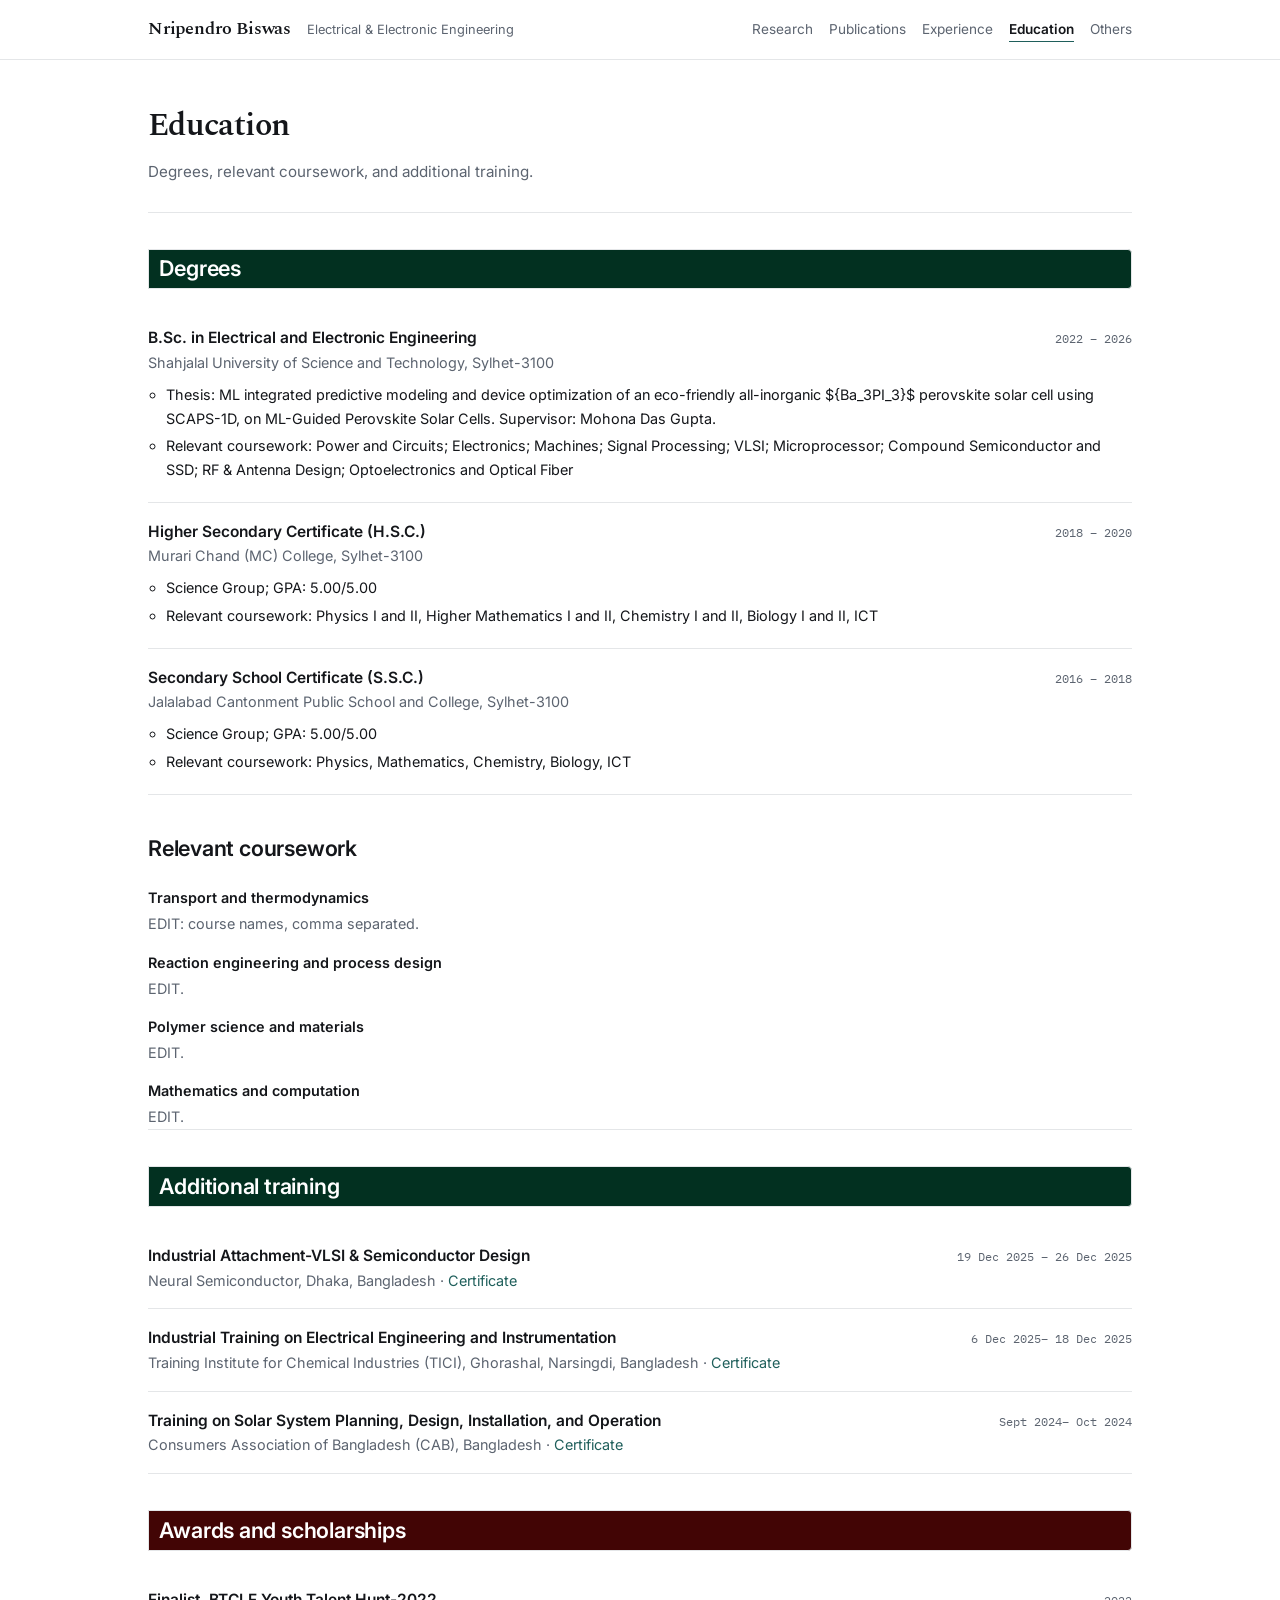
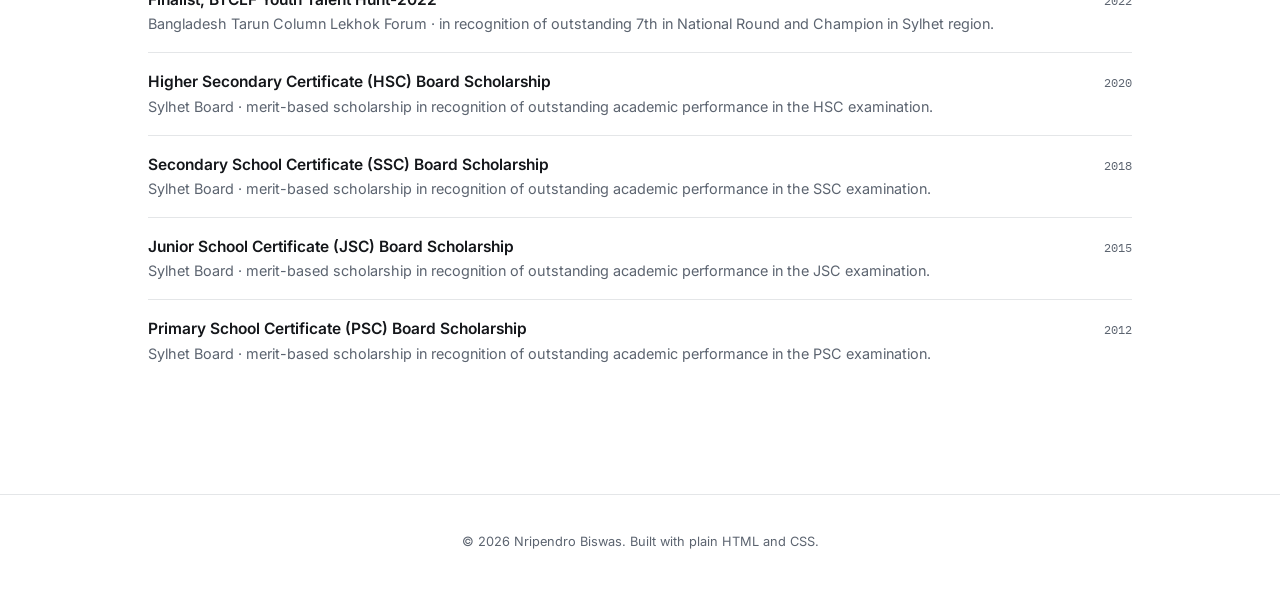
==== education.html @ f251b397 "Update education and awards sections in education.html" ====
<!DOCTYPE html>
<html lang="en">
<head>
<meta charset="utf-8">
<meta name="viewport" content="width=device-width, initial-scale=1">
<title>Education | Nripendro Biswas</title>
<meta name="description" content="Education, coursework, and training of Nripendro Biswas.">
<link rel="icon" href="assets/img/favicon.png">
<link rel="preconnect" href="https://fonts.googleapis.com">
<link rel="preconnect" href="https://fonts.gstatic.com" crossorigin>
<link href="https://fonts.googleapis.com/css2?family=Inter:wght@400;600&family=IBM+Plex+Mono:wght@400;500&family=Spectral:wght@500;600&display=swap" rel="stylesheet">
<link rel="stylesheet" href="assets/css/style.css">
</head>

<body>

<header class="site-header">
  <div class="site-header__inner">
    <a class="site-title" href="index.html">Nripendro Biswas</a>
    <span class="site-tagline">Electrical &amp; Electronic Engineering</span>
    <nav class="site-nav" aria-label="Primary">
      <a href="index.html">Research</a>
      <a href="publications.html">Publications</a>
      <a href="experience.html">Experience</a>
      <a href="education.html" aria-current="page">Education</a>
      <a href="others.html">Others</a>
    </nav>
  </div>
</header>

<main>

  <div class="page-head">
    <h1>Education</h1>
    <p>Degrees, relevant coursework, and additional training.</p>
  </div>

  <!-- ==================================================================
       DEGREES
       ================================================================== -->
  <section class="section" id="degrees">
    <h2 class="section-title header-interest">Degrees</h2>

    <ul class="timeline">
      <li>
        <div class="entry__head">
          <span class="entry__role">B.Sc. in Electrical and Electronic Engineering</span>
          <span class="entry__dates">2022 &ndash; 2026</span>
        </div>
        <div class="entry__place">Shahjalal University of Science and Technology, Sylhet-3100</div>
        <ul class="entry__body">
          <li>Thesis: ML integrated predictive modeling and device optimization of an eco-friendly all-inorganic 
                      ${Ba_3PI_3}$ perovskite solar cell using SCAPS-1D, on ML-Guided Perovskite Solar Cells. 
                      Supervisor: Mohona Das Gupta.</li>
          <!-- <li>Grade: .</li> -->
          <li> Relevant coursework: Power and Circuits; Electronics; Machines; Signal Processing; VLSI; Microprocessor; 
                                    Compound Semiconductor and SSD; RF & Antenna Design; Optoelectronics and Optical Fiber
        </ul>
      </li>

      <li>
        <div class="entry__head">
          <span class="entry__role">Higher Secondary Certificate (H.S.C.)</span>
          <span class="entry__dates">2018 &ndash; 2020</span>
        </div>
        <div class="entry__place">Murari Chand (MC) College, Sylhet-3100</div>
        <ul class="entry__body">
          <li>Science Group; GPA: 5.00/5.00</li>
          <li> Relevant coursework: Physics I and II, Higher Mathematics I and II, Chemistry I and II, Biology I and II, ICT
        </ul>
      </li>

      <li>
        <div class="entry__head">
          <span class="entry__role">Secondary School Certificate (S.S.C.)</span>
          <span class="entry__dates">2016 &ndash; 2018</span>
        </div>
        <div class="entry__place">Jalalabad Cantonment Public School and College, Sylhet-3100</div>
        <ul class="entry__body">
          <li>Science Group; GPA: 5.00/5.00</li>
          <li> Relevant coursework: Physics, Mathematics, Chemistry, Biology, ICT
        </ul>
      </li>
    </ul>
  </section>

  <!-- ==================================================================
       RELEVANT COURSEWORK
       Group by theme rather than listing every course.
       ================================================================== -->
  <section class="section" id="coursework">
    <h2>Relevant coursework</h2>

    <dl class="skills">
      <dt>Transport and thermodynamics</dt>
      <dd>EDIT: course names, comma separated.</dd>

      <dt>Reaction engineering and process design</dt>
      <dd>EDIT.</dd>

      <dt>Polymer science and materials</dt>
      <dd>EDIT.</dd>

      <dt>Mathematics and computation</dt>
      <dd>EDIT.</dd>
    </dl>
  </section>

  <!-- ==================================================================
       ADDITIONAL TRAINING
       Schools, workshops, certifications. Link the certificate where one
       exists; an unlinked certification is worth little to a reader.
       ================================================================== -->
  <section class="section" id="training">
    <h2 class="section-title header-interest">Additional training</h2>

    <ul class="timeline">
      <li>
        <div class="entry__head">
          <span class="entry__role">Industrial Attachment-VLSI & Semiconductor Design</span>
          <span class="entry__dates">19 Dec 2025 – 26 Dec 2025</span>
        </div>
        <div class="entry__place">
          Neural Semiconductor, Dhaka, Bangladesh &middot; <a href="https://nripendrobiswas.github.io/others.html">Certificate</a>
        </div>
      </li>
      <li>
        <div class="entry__head">
          <span class="entry__role">Industrial Training on Electrical Engineering and Instrumentation</span>
          <span class="entry__dates">6 Dec 2025– 18 Dec 2025</span>
        </div>
        <div class="entry__place">
           Training Institute for Chemical Industries (TICI), Ghorashal, Narsingdi, Bangladesh &middot; <a href="https://nripendrobiswas.github.io/others.html">Certificate</a>
        </div>
      </li>

      <li>
        <div class="entry__head">
          <span class="entry__role">Training on Solar System Planning, Design, Installation, and Operation</span>
          <span class="entry__dates">Sept 2024– Oct 2024</span>
        </div>
        <div class="entry__place">
            Consumers Association of Bangladesh (CAB), Bangladesh &middot; <a href="https://nripendrobiswas.github.io/others.html">Certificate</a>
        </div>
      </li>
    </ul>
  </section>

  <!-- ==================================================================
       AWARDS
       ================================================================== -->
  <section class="section" id="awards">
    <h2 class="section-title header-news">Awards and scholarships</h2>

    <ul class="timeline">
      <li>
        <div class="entry__head">
          <span class="entry__role">Finalist, BTCLF Youth Talent Hunt-2022</span>
          <span class="entry__dates">2022</span>
        </div>
        <div class="entry__place"> Bangladesh Tarun Column Lekhok Forum &middot; in recognition of outstanding 7th in National Round and Champion in Sylhet region.</div>
      </li>
      <li>
        <div class="entry__head">
          <span class="entry__role">Higher Secondary Certificate (HSC) Board Scholarship</span>
          <span class="entry__dates">2020</span>
        </div>
        <div class="entry__place"> Sylhet Board &middot; merit-based scholarship in recognition of outstanding academic performance in the HSC examination.</div>
      </li>
      <li>
        <div class="entry__head">
          <span class="entry__role"> Secondary School Certificate (SSC) Board Scholarship</span>
          <span class="entry__dates">2018</span>
        </div>
        <div class="entry__place"> Sylhet Board &middot; merit-based scholarship in recognition of outstanding academic performance in the SSC examination.</div>
      </li>
      <li>
        <div class="entry__head">
          <span class="entry__role">Junior School Certificate (JSC) Board Scholarship</span>
          <span class="entry__dates">2015</span>
        </div>
        <div class="entry__place"> Sylhet Board &middot; merit-based scholarship in recognition of outstanding academic performance in the JSC examination.</div>
      </li>
      <li>
        <div class="entry__head">
          <span class="entry__role">Primary School Certificate (PSC) Board Scholarship</span>
          <span class="entry__dates">2012</span>
        </div>
        <div class="entry__place"> Sylhet Board &middot; merit-based scholarship in recognition of outstanding academic performance in the PSC examination.</div>
      </li>
    </ul>
  </section>

</main>

<footer class="site-footer">
  <p>&copy; 2026 Nripendro Biswas. Built with plain HTML and CSS.</p>
</footer>

</body>
</html>
---- assets/css/style.css ----
/* ==========================================================================
   Academic portfolio — shared stylesheet
   Single stylesheet for every page. No build step, no framework.
   Edit the tokens in :root to restyle the whole site at once.
   ========================================================================== */

/* --------------------------------------------------------------------------
   1. Design tokens
   -------------------------------------------------------------------------- */
:root {
  /* Palette */
  --paper:        #ffffff;   /* page background */
  --paper-sunk:   #f5f6f7;   /* cards, code, table stripes */
  --ink:          #14161a;   /* body text */
  --ink-muted:    #5c6470;   /* dates, captions, secondary text */
  --rule:         #e4e6e8;   /* hairlines and borders */
  --accent:       #1f5f5b;   /* links, headings accent — deep teal */
  --accent-soft:  #e8f1f0;   /* accent background wash */
  --Dark-red:     #420505;
  --Col-violet:   #301461;
  --Cream-Violet: #904C88;
  --Skill-Violet: #B8B8FF;
  --Res-Interest: #023020;

  /* Type */
  --font-display: "Spectral", Georgia, "Times New Roman", serif;
  --font-body:    "Inter", -apple-system, BlinkMacSystemFont, "Segoe UI", sans-serif;
  --font-mono:    "IBM Plex Mono", ui-monospace, "SF Mono", Menlo, monospace;

  /* Scale */
  --measure: 64rem;   /* max text column width */
  --gutter: clamp(1rem, 4vw, 3rem);   /* 16px on phones, up to 48px */
  --gap:      1.5rem;
  --radius:   4px;
}

/* --------------------------------------------------------------------------
   2. Base
   -------------------------------------------------------------------------- */
*, *::before, *::after { box-sizing: border-box; }

html { scroll-behavior: smooth; scroll-padding-top: 5.5rem; }

@media (prefers-reduced-motion: reduce) {
  html { scroll-behavior: auto; }
  *    { animation: none !important; transition: none !important; }
}

body {
  margin: 0;
  background: var(--paper);
  color: var(--ink);
  font-family: var(--font-body);
  font-size: 16px;
  line-height: 1.65;
  -webkit-font-smoothing: antialiased;
}

a {
  color: var(--accent);
  text-decoration: none;
  border-bottom: 1px solid transparent;
}
a:hover { border-bottom-color: var(--accent); }
a:focus-visible {
  outline: 2px solid var(--accent);
  outline-offset: 2px;
  border-radius: 2px;
}

img { max-width: 100%; height: auto; }

/* --------------------------------------------------------------------------
   3. Header and navigation
   -------------------------------------------------------------------------- */
.site-header {
  position: sticky;
  top: 0;
  z-index: 50;
  background: color-mix(in srgb, var(--paper) 92%, transparent);
  backdrop-filter: blur(8px);
  border-bottom: 1px solid var(--rule);
}

.site-header__inner {
  max-width: var(--measure);
  margin: 0 auto;
  padding: 0.9rem 1.25rem;
  display: flex;
  flex-wrap: wrap;
  align-items: baseline;
  gap: 0.4rem 1rem;
}

.site-title {
  font-family: var(--font-display);
  font-size: 1.15rem;
  font-weight: 600;
  letter-spacing: -0.01em;
  color: var(--ink);
  border: 0;
}
.site-title:hover { color: var(--accent); }

.site-tagline {
  font-size: 0.8rem;
  color: var(--ink-muted);
}

.site-nav {
  margin-left: auto;
  display: flex;
  flex-wrap: wrap;
  gap: 1rem;
  font-size: 0.85rem;
}

.site-nav a { color: var(--ink-muted); }
.site-nav a:hover { color: var(--accent); }
.site-nav a[aria-current="page"] {
  color: var(--ink);
  font-weight: 600;
  border-bottom: 1px solid var(--accent);
}

/* --------------------------------------------------------------------------
   4. Layout
   -------------------------------------------------------------------------- */
main {
  max-width: var(--measure);
  margin: 0 auto;
  padding: 2.5rem 1.25rem 4rem;
}

/* Every top-level section is separated by a hairline, not extra whitespace. */
.section { padding-block: 2.25rem 0; }
.section + .section { border-top: 1px solid var(--rule); }

.section > h2 {
  font-size: 1.35rem;
  font-weight: 600;
  letter-spacing: -0.01em;
  margin: 0 0 1.25rem;
}

.section h3 {
  font-family: var(--font-body);
  font-size: 0.95rem;
  font-weight: 600;
  margin: 1.75rem 0 0.75rem;
}

/* Page title block, used at the top of the interior pages. */
.page-head { padding-bottom: 1.75rem; border-bottom: 1px solid var(--rule); }

.page-head h1 {
  font-family: var(--font-display);
  font-size: 2rem;
  font-weight: 600;
  letter-spacing: -0.02em;
  margin: 0 0 0.35rem;
}

.page-head p {
  margin: 0;
  color: var(--ink-muted);
  font-size: 0.95rem;
}

/* --------------------------------------------------------------------------
   5. Hero (index page only)
   -------------------------------------------------------------------------- */
.hero {
  display: grid;
  grid-template-columns: 150px 1fr;
  gap: 1.75rem;
  align-items: start;
  padding-bottom: 2rem;
}

.hero__portrait {
  width: 100%;
  aspect-ratio: 1 / 1;
  object-fit: cover;
  border-radius: var(--radius);
  border: 1px solid var(--rule);
}

.hero h1 {
  font-family: var(--font-display);
  font-size: 1.9rem;
  font-weight: 600;
  letter-spacing: -0.02em;
  margin: 0 0 0.25rem;
}

.hero__role {
  margin: 0 0 1rem;
  color: var(--ink-muted);
  font-size: 0.95rem;
}

@media (max-width: 40rem) {
  .hero { grid-template-columns: 1fr; }
  .hero__portrait { max-width: 130px; }
}

/* --------------------------------------------------------------------------
   6. Profile badge row
   -------------------------------------------------------------------------- */
.badges {
  display: flex;
  flex-wrap: wrap;
  gap: 0.4rem;
  margin-top: 1rem;
  padding: 0;
  list-style: none;
}

.badges a {
  display: inline-block;
  padding: 0.2rem 0.6rem;
  font-size: 0.78rem;
  font-family: var(--font-mono);
  color: var(--accent);
  background: var(--accent-soft);
  border: 1px solid transparent;
  border-radius: 999px;
}
.badges a:hover { border-color: var(--accent); }

.badge-row {
  display: flex;
  flex-wrap: wrap;
  gap: 6px;
  margin-top: 10px;
}
.badge-row img { display: block; }
.badge-orcid img { border: 1px solid #1F1F15; border-radius: 2px; }

/* --------------------------------------------------------------------------
   7. News list — bulleted & scrollable box
   -------------------------------------------------------------------------- */
.news-scroll-box {
  max-height: 140px;          /* Capped height guarantees scrolling triggers on PC & Mobile */
  overflow-y: scroll;         /* Forces vertical scrollbar visible on desktop browsers */
  padding-right: 0.75rem;
  margin-top: 0.5rem;
}

.news-bullet-list {
  list-style-type: disc;
  padding-left: 1.25rem;
  margin: 0;
  color: var(--ink);
  font-family: var(--font-body);
}

.news-bullet-list li {
  font-size: 0.92rem;
  line-height: 1.55;
  margin-bottom: 0.65rem;
}

.news-bullet-list li:last-child {
  margin-bottom: 0;
}

/* Custom subtle scrollbar styling for Chrome/Edge/Safari */
.news-scroll-box::-webkit-scrollbar {
  width: 6px;
}
.news-scroll-box::-webkit-scrollbar-track {
  background: var(--paper-sunk);
  border-radius: var(--radius);
}
.news-scroll-box::-webkit-scrollbar-thumb {
  background: #c1c5cc;
  border-radius: var(--radius);
}
.news-scroll-box::-webkit-scrollbar-thumb:hover {
  background: var(--ink-muted);
}

/* --------------------------------------------------------------------------
   8. Publication entries
   -------------------------------------------------------------------------- */
.pub-list { list-style: none; margin: 0; padding: 0; }

.pub {
  padding: 1rem 0;
  border-top: 1px solid var(--rule);
}
.pub:first-child { border-top: 0; }

.pub__title {
  display: block;
  font-weight: 600;
  font-size: 0.97rem;
  line-height: 1.45;
  margin-bottom: 0.3rem;
}

.pub__authors {
  margin: 0 0 0.3rem;
  font-size: 0.87rem;
  color: var(--ink-muted);
}

/* Wrap your own name in <strong> inside .pub__authors to make it stand out. */
.pub__authors strong { color: var(--ink); font-weight: 600; }

.pub__venue {
  margin: 0;
  font-size: 0.85rem;
  font-family: var(--font-mono);
  color: var(--accent);
}

.pub__links {
  margin: 0.45rem 0 0;
  padding: 0;
  list-style: none;
  display: flex;
  flex-wrap: wrap;
  gap: 0.4rem;
}

.pub__links a {
  font-family: var(--font-mono);
  font-size: 0.72rem;
  text-transform: uppercase;
  letter-spacing: 0.04em;
  padding: 0.1rem 0.45rem;
  border: 1px solid var(--rule);
  border-radius: var(--radius);
  color: var(--ink-muted);
}
.pub__links a:hover { border-color: var(--accent); color: var(--accent); }

/* --------------------------------------------------------------------------
   9. Timeline entries — experience and education
   -------------------------------------------------------------------------- */
.timeline { list-style: none; margin: 0; padding: 0; }

.timeline > li {
  padding: 1rem 0;
  border-top: 1px solid var(--rule);
}
.timeline > li:first-child { border-top: 0; }

.entry__head {
  display: flex;
  flex-wrap: wrap;
  align-items: baseline;
  justify-content: space-between;
  gap: 0.25rem 1rem;
}

.entry__role  { font-weight: 600; font-size: 0.97rem; }
.entry__place { color: var(--ink-muted); font-size: 0.9rem; }

.entry__dates {
  font-family: var(--font-mono);
  font-size: 0.78rem;
  color: var(--ink-muted);
  white-space: nowrap;
}

.entry__body { margin: 0.5rem 0 0; padding-left: 1.1rem; font-size: 0.9rem; }
.entry__body li { margin-bottom: 0.25rem; }

/* --------------------------------------------------------------------------
   10. Skills — definition list
   -------------------------------------------------------------------------- */
.skills { margin: 0; }

.skills dt {
  font-weight: 600;
  font-size: 0.9rem;
  margin-top: 0.9rem;
}

.skills dd {
  margin: 0.15rem 0 0;
  font-size: 0.9rem;
  color: var(--ink-muted);
}

/* --------------------------------------------------------------------------
   11. Stat strip
   -------------------------------------------------------------------------- */
.stats {
  display: grid;
  grid-template-columns: repeat(auto-fit, minmax(7rem, 1fr));
  gap: 1px;
  background: var(--rule);
  border: 1px solid var(--rule);
  border-radius: var(--radius);
  overflow: hidden;
  margin: 1.25rem 0 0;
  padding: 0;
  list-style: none;
}

.stats > li {
  background: var(--paper);
  padding: 0.85rem 0.75rem;
  text-align: center;
}

.stats b {
  display: block;
  font-family: var(--font-display);
  font-size: 1.5rem;
  font-weight: 600;
  line-height: 1.1;
}

.stats span {
  font-size: 0.73rem;
  font-family: var(--font-mono);
  text-transform: uppercase;
  letter-spacing: 0.05em;
  color: var(--ink-muted);
}

/* --------------------------------------------------------------------------
   12. Utilities
   -------------------------------------------------------------------------- */
.more-link {
  display: inline-block;
  margin-top: 1rem;
  font-size: 0.88rem;
  font-weight: 600;
}

.note {
  background: var(--paper-sunk);
  border-left: 2px solid var(--accent);
  padding: 0.75rem 1rem;
  font-size: 0.88rem;
  border-radius: 0 var(--radius) var(--radius) 0;
}

.plain-list { list-style: none; margin: 0; padding: 0; }
.tight      { margin-block: 0.4rem; }
.muted      { color: var(--ink-muted); }

/* Visually hidden but available to screen readers. */
.sr-only {
  position: absolute;
  width: 1px; height: 1px;
  padding: 0; margin: -1px;
  overflow: hidden;
  clip: rect(0 0 0 0);
  white-space: nowrap;
}

/* SECTION HEADER STYLE */
/* --------------------------------------------------------------------------
   Custom Individual Section Header Styles
   -------------------------------------------------------------------------- */
.section-title {
  border-left: 2px solid var(--accent);
  /* padding: 0.75rem 1rem; */
  padding: 0.10rem 0.65rem;
  font-size: 0.88rem;
  border-radius: 0 var(--radius) var(--radius) 0;
}

/* 1. News Header — Dark Red Background */
.header-news {
  background-color: var(--Dark-red);
  color: #ffffff;
  border: 1px solid var(--rule);
}

/* 2. Selected Publications — Dark Blue Background */
.header-pub {
  background-color: var(--Col-violet);
  color: #ffffff;
  border: 1px solid var(--rule);
}

/* 3. Research Experience — Slate / Accent Teal Background */
.header-exp {
  background-color: var(--Cream-Violet); /* Deep Teal ---> --accent*/
  color: #ffffff;
  border: 1px solid var(--rule);
}

/* 4. Technical Skills — Sunk Paper Background with Dark Text */
.header-skills {
  background-color: var(--Skill-Violet);
  color: #ffffff; /*var(--ink) */
  border: 1px solid var(--rule);
}
/* 5. Research interest — Sunk Paper Background with Dark Text */
.header-interest {
  background-color: var(--Res-Interest);
  color: #ffffff; /*var(--ink) */
  border: 1px solid var(--rule);
}

/* --------------------------------------------------------------------------
   Research Interests — Boxed Tag Labels
   -------------------------------------------------------------------------- */
.skills-boxed {
  margin: 0;
  display: flex;
  flex-direction: column;
  gap: 1.1rem;
  padding: 0.1rem 0.6rem;
}

/* The colored text box around each field name */
.interest-tag {
  display: inline-block;
  background-color: var(--paper);  /* Soft tint matching your palette */
  color: #01231c;                 /* Deep teal text color */
  border: 1px solid var(--accent);
  font-weight: 600;
  font-size: 0.88rem;
  border-radius: var(--radius);
  margin-bottom: 0.35rem;
}

.skills-boxed dd {
  margin: 0;
  font-size: 0.9rem;
  color: var(--ink-muted);
  line-height: 1.55;
  padding-left: 0.2rem;
}

/* --------------------------------------------------------------------------
   13. Footer
   -------------------------------------------------------------------------- */
.site-footer {
  border-top: 1px solid var(--rule);
  margin-top: 3rem;
  padding: 1.5rem 1.25rem 2.5rem;
  font-size: 0.8rem;
  color: var(--ink-muted);
  text-align: center;
}

/* --------------------------------------------------------------------------
   14. Print — makes Ctrl+P produce a usable CV
   -------------------------------------------------------------------------- */
@media print {
  .site-header, .site-footer, .badges { display: none; }
  body { font-size: 11pt; background: #fff; color: #000; }
  main { max-width: none; padding: 0; }
  a { color: #000; border: 0; }
}
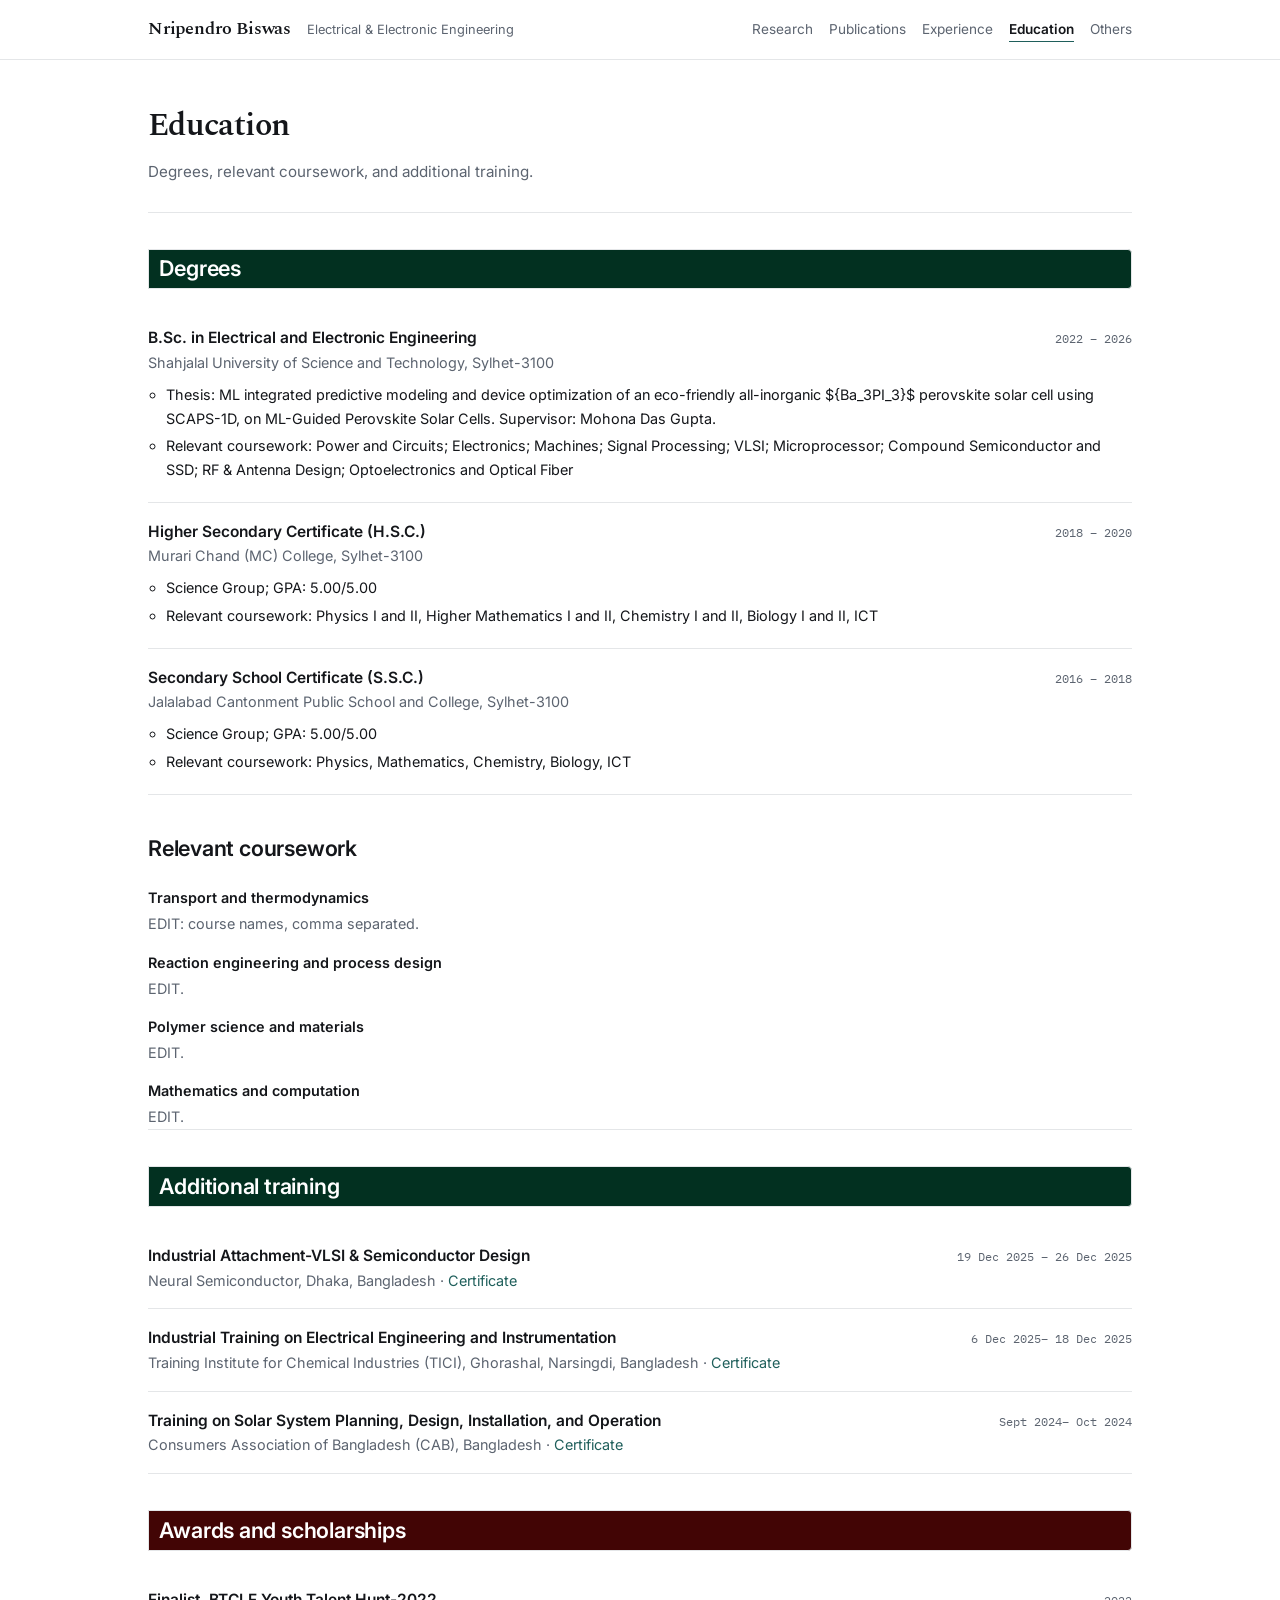
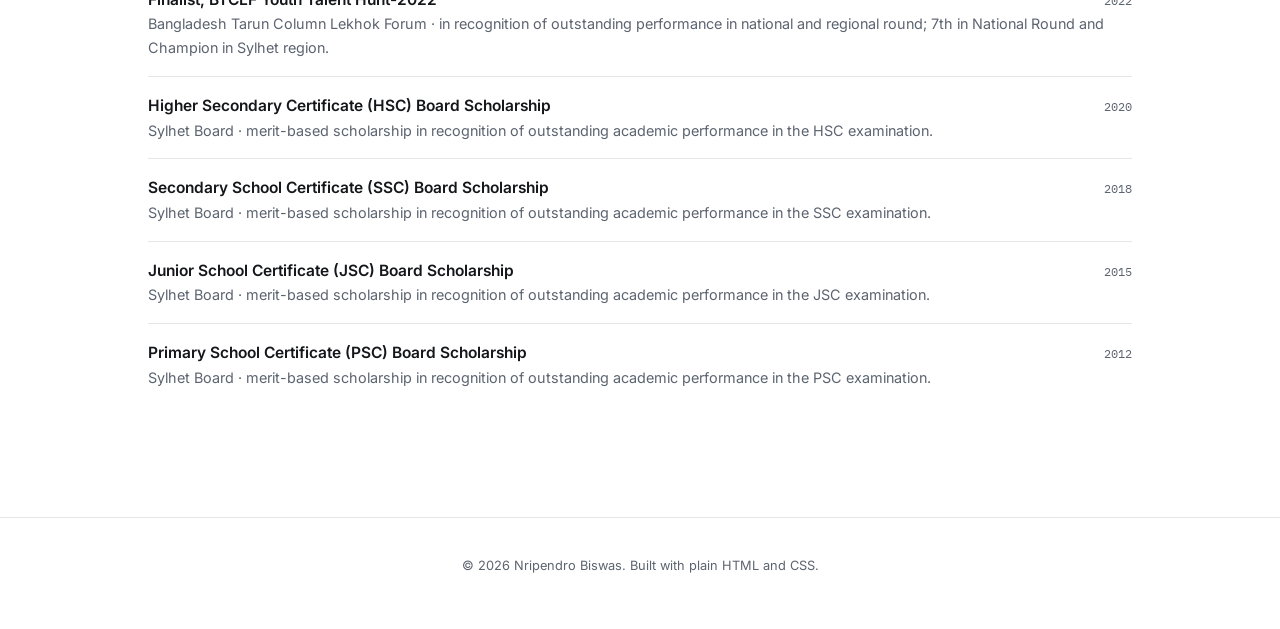
==== commit 72c8ddb3: "Improve description of BTCLF Youth Talent Hunt entry Updated the description of the Bangladesh Tarun" ====
--- a/education.html
+++ b/education.html
@@ -158,7 +158,7 @@
           <span class="entry__role">Finalist, BTCLF Youth Talent Hunt-2022</span>
           <span class="entry__dates">2022</span>
         </div>
-        <div class="entry__place"> Bangladesh Tarun Column Lekhok Forum &middot; in recognition of outstanding 7th in National Round and Champion in Sylhet region.</div>
+        <div class="entry__place"> Bangladesh Tarun Column Lekhok Forum &middot; in recognition of outstanding performance in national and regional round; 7th in National Round and Champion in Sylhet region.</div>
       </li>
       <li>
         <div class="entry__head">
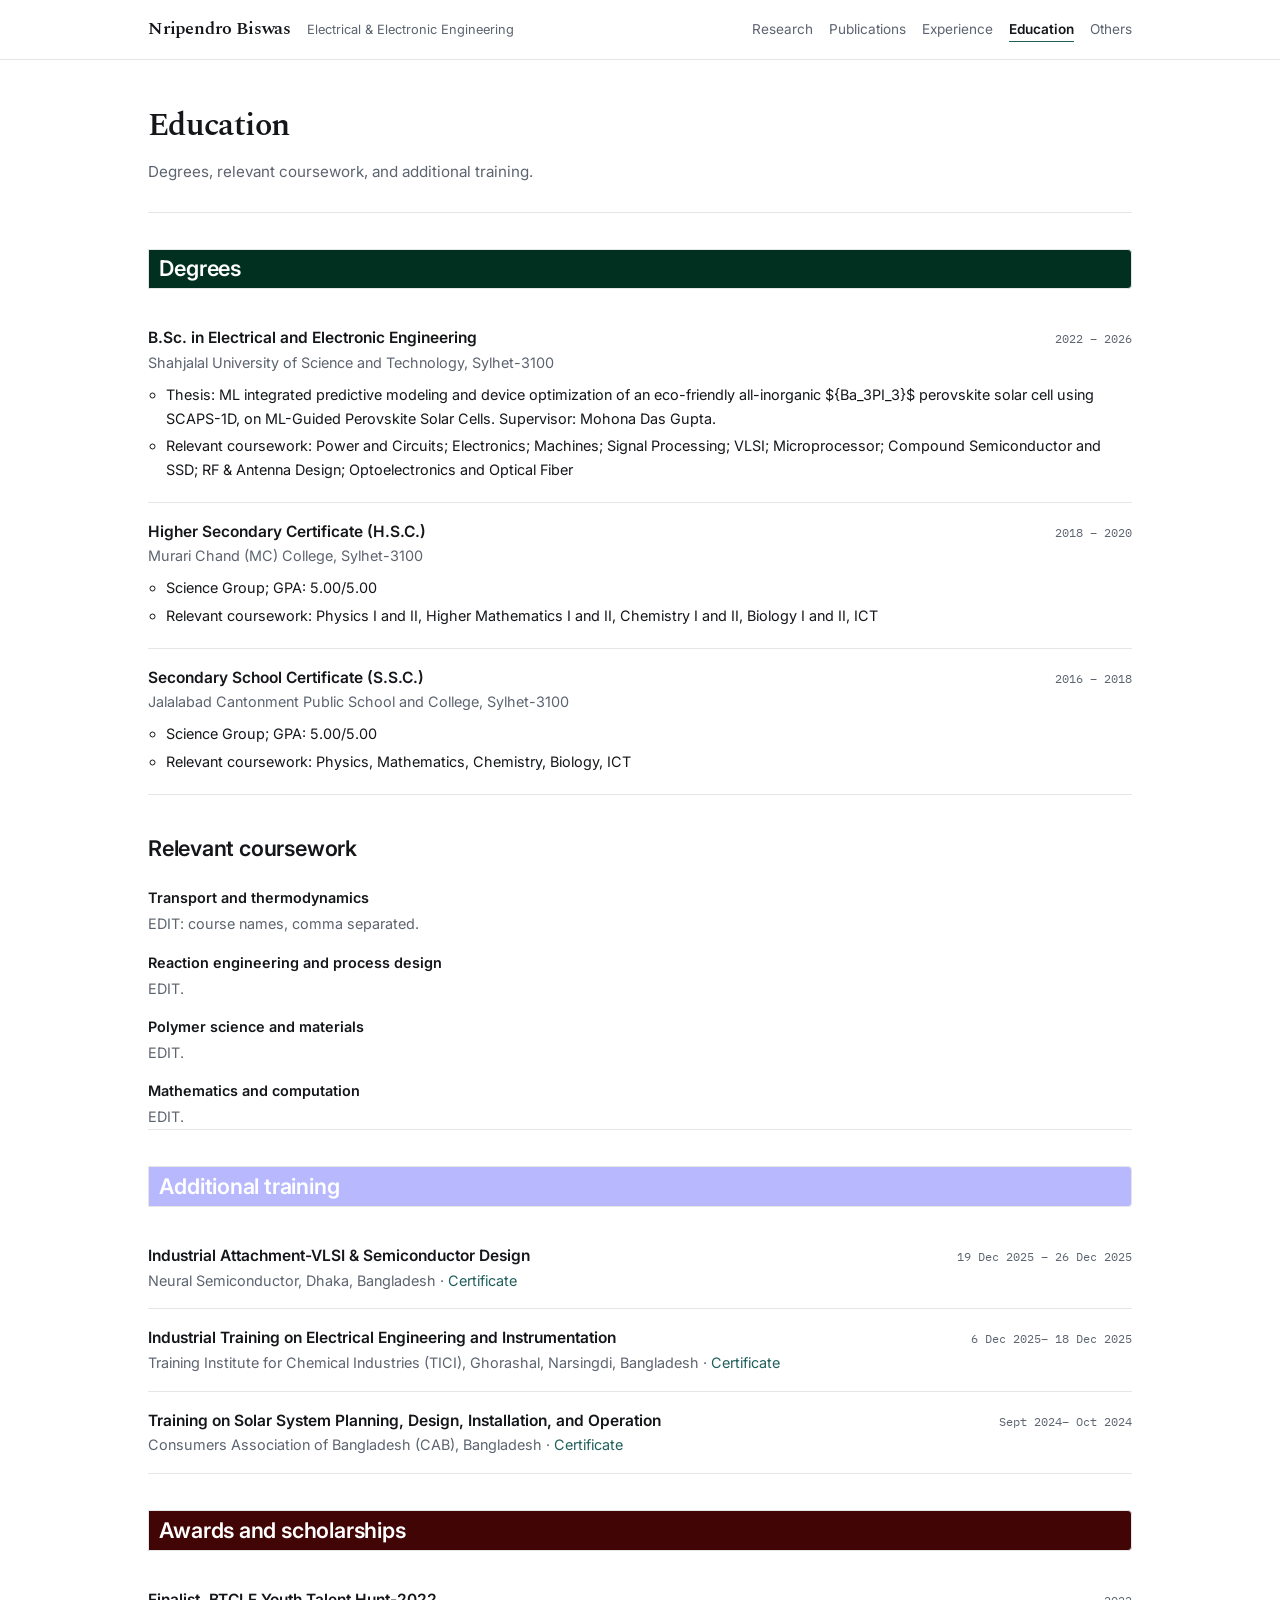
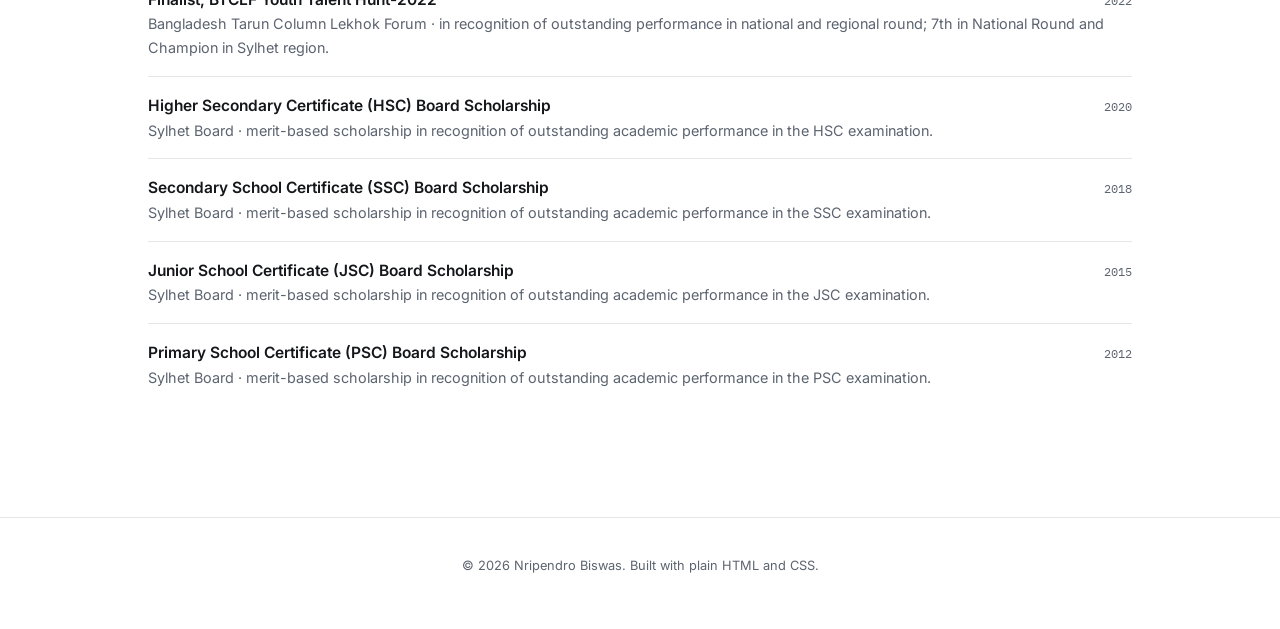
==== commit f010e277: "Update education.html" ====
--- a/education.html
+++ b/education.html
@@ -112,7 +112,7 @@
        exists; an unlinked certification is worth little to a reader.
        ================================================================== -->
   <section class="section" id="training">
-    <h2 class="section-title header-interest">Additional training</h2>
+    <h2 class="section-title header-skills">Additional training</h2>
 
     <ul class="timeline">
       <li>
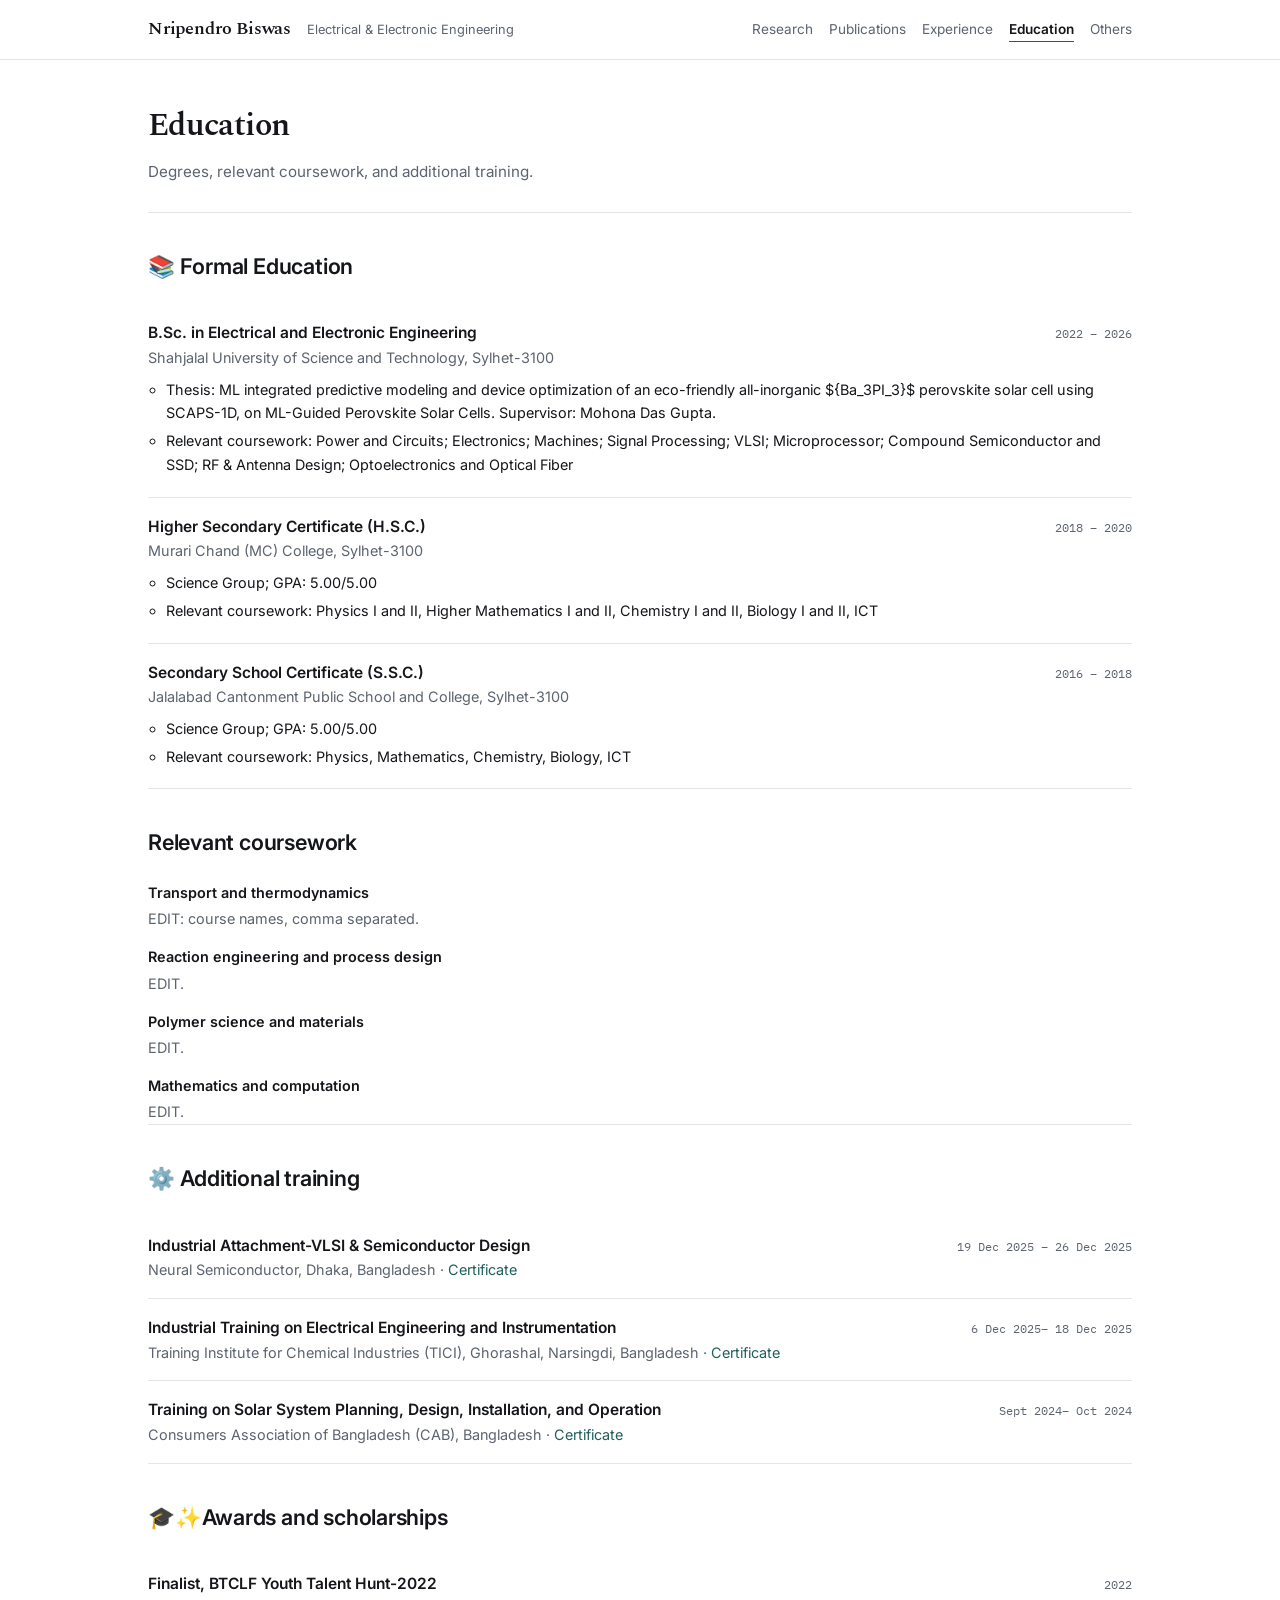
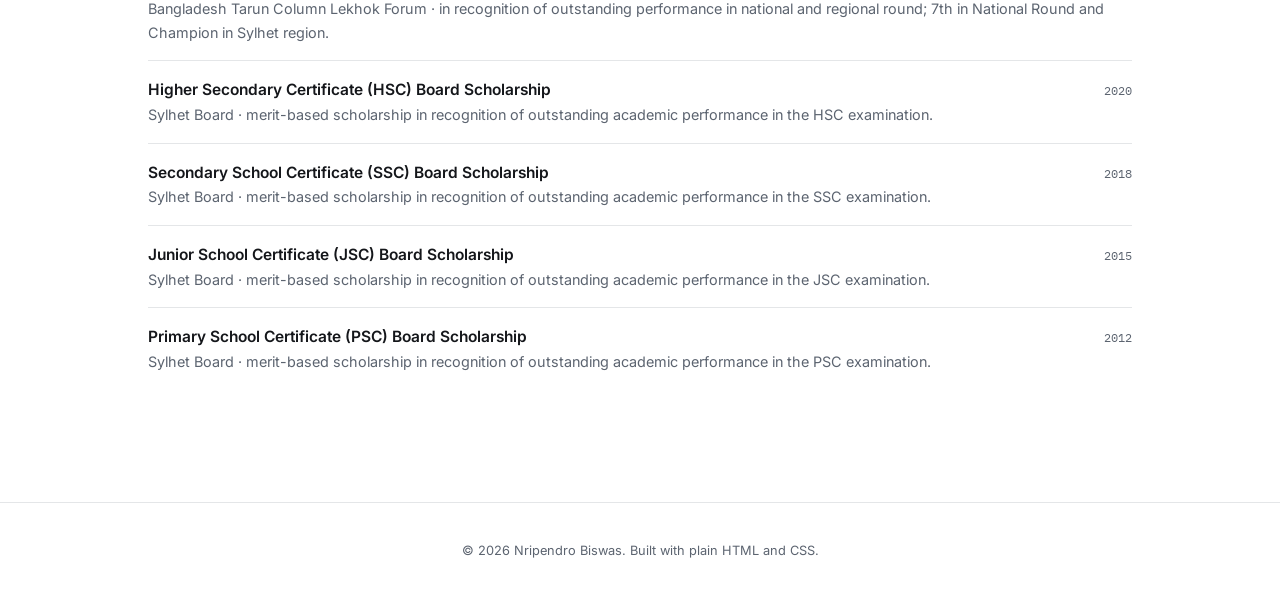
==== commit 3d231759: "Update education.html" ====
--- a/education.html
+++ b/education.html
@@ -39,7 +39,8 @@
        DEGREES
        ================================================================== -->
   <section class="section" id="degrees">
-    <h2 class="section-title header-interest">Degrees</h2>
+    <h2>📚 Formal Education</h2>
+    <!-- <h2 class="section-title header-interest">Degrees</h2> -->
 
     <ul class="timeline">
       <li>
@@ -112,7 +113,8 @@
        exists; an unlinked certification is worth little to a reader.
        ================================================================== -->
   <section class="section" id="training">
-    <h2 class="section-title header-skills">Additional training</h2>
+    <!-- <h2 class="section-title header-skills">⚙️ Additional training</h2> -->
+    <h2>⚙️ Additional training</h2>
 
     <ul class="timeline">
       <li>
@@ -150,7 +152,8 @@
        AWARDS
        ================================================================== -->
   <section class="section" id="awards">
-    <h2 class="section-title header-news">Awards and scholarships</h2>
+    <h2> 🎓✨Awards and scholarships</h2>
+    <!-- <h2 class="section-title header-news"> 🎓✨Awards and scholarships</h2> -->
 
     <ul class="timeline">
       <li>
--- a/assets/css/style.css
+++ b/assets/css/style.css
@@ -338,6 +338,65 @@
 }
 .pub__links a:hover { border-color: var(--accent); color: var(--accent); }
 
+/* PUBLICATION UPDATED TO ADD PUBLICATION FIELD */
+/* Inline title header flex container */
+.pub__header {
+  display: flex;
+  align-items: flex-start;
+  justify-content: space-between;
+  gap: 0.75rem;
+  margin-bottom: 0.3rem;
+}
+
+/* Ensure the title text takes available space */
+.pub__title {
+  margin-bottom: 0;
+  flex: 1;
+}
+
+/* Field tag box on the right */
+.pub__tag_TSF {
+  display: inline-block;
+  white-space: nowrap;
+  font-family: var(--font-mono);
+  font-size: 0.72rem;
+  font-weight: 600;
+  padding: 0.15rem 0.5rem;
+  border-radius: var(--radius);
+  background-color: var(--Cream-Violet);
+  color: #ffffff;
+  border: 1px solid var(--Dark-red);
+  line-height: 1.2;
+}
+.pub__tag_ML {
+  display: inline-block;
+  white-space: nowrap;
+  font-family: var(--font-mono);
+  font-size: 0.72rem;
+  font-weight: 600;
+  padding: 0.15rem 0.5rem;
+  border-radius: var(--radius);
+  background-color: var(--Res-Interest);
+  color: #ffffff;
+  border: 1px solid var(--Dark-red);
+  line-height: 1.2;
+}
+.pub__tag_PSC {
+  display: inline-block;
+  white-space: nowrap;
+  font-family: var(--font-mono);
+  font-size: 0.72rem;
+  font-weight: 600;
+  padding: 0.15rem 0.5rem;
+  border-radius: var(--radius);
+  background-color: var(--Dark-red);
+  color: #ffffff;
+  border: 1px solid var(--Dark-red);
+  line-height: 1.2;
+}
+
+
+
 /* --------------------------------------------------------------------------
    9. Timeline entries — experience and education
    -------------------------------------------------------------------------- */
@@ -478,9 +537,15 @@
 
 /* 2. Selected Publications — Dark Blue Background */
 .header-pub {
+  margin-top: 0rem;
+  padding-top: 0;
   background-color: var(--Col-violet);
   color: #ffffff;
   border: 1px solid var(--rule);
+}
+/* Specific top margin override for Selected Publications only */
+#selected-publications {
+  margin-top: 0.1rem; /* Adjust this value (e.g., 0rem, 0.25rem, 0.5rem) to set the exact gap */
 }
 
 /* 3. Research Experience — Slate / Accent Teal Background */
@@ -535,6 +600,71 @@
 }
 
 /* --------------------------------------------------------------------------
+   Publication Stats Box
+   -------------------------------------------------------------------------- */
+.pub-stats-container {
+  clear: both;                        /* Prevents floating elements from overlapping */
+  margin-top: 1.5rem;                /* Creates clear space above the box */
+  margin-bottom: 0rem;             /* Creates clear space below the box */
+  border: 1px solid #660000;
+  border-radius: 6px;
+  padding: 0.75rem;
+  background-color: #fffdf9;
+  font-family: var(--font-display);
+  color: var(--ink);
+}
+
+.pub-stats-header {
+  font-size: 1rem;
+  font-weight: 600;
+  margin-bottom: 0.5rem;
+}
+
+.pub-stats-grid {
+  display: grid;
+  grid-template-columns: repeat(auto-fit, minmax(240px, 1fr));
+  gap: 0.5rem;
+}
+
+.pub-stats-box {
+  border: 1px solid #660000;
+  border-radius: 6px;
+  padding: 0.65rem;
+}
+
+.pub-stats-title {
+  font-size: 0.95rem;
+  font-weight: 600;
+  margin-bottom: 0.6rem;
+}
+
+.pub-stats-title u {
+  text-underline-offset: 2px;
+  text-decoration-thickness: 1px;
+}
+
+.pub-stats-pills {
+  display: flex;
+  flex-wrap: wrap;
+  gap: 0.35rem;
+}
+
+/* The dark maroon tag pills */
+.pub-pill {
+  background-color: #660000;
+  color: #ffffff;
+  font-size: 0.82rem;
+  padding: 0.15rem 0.5rem;
+  border-radius: 4px;
+  line-height: 1.3;
+}
+
+/* Slightly brighter red for 'Spotlight' or 'Transactions' to match image */
+.pub-pill.highlight {
+  background-color: #a80000; 
+}
+
+/* --------------------------------------------------------------------------
    13. Footer
    -------------------------------------------------------------------------- */
 .site-footer {
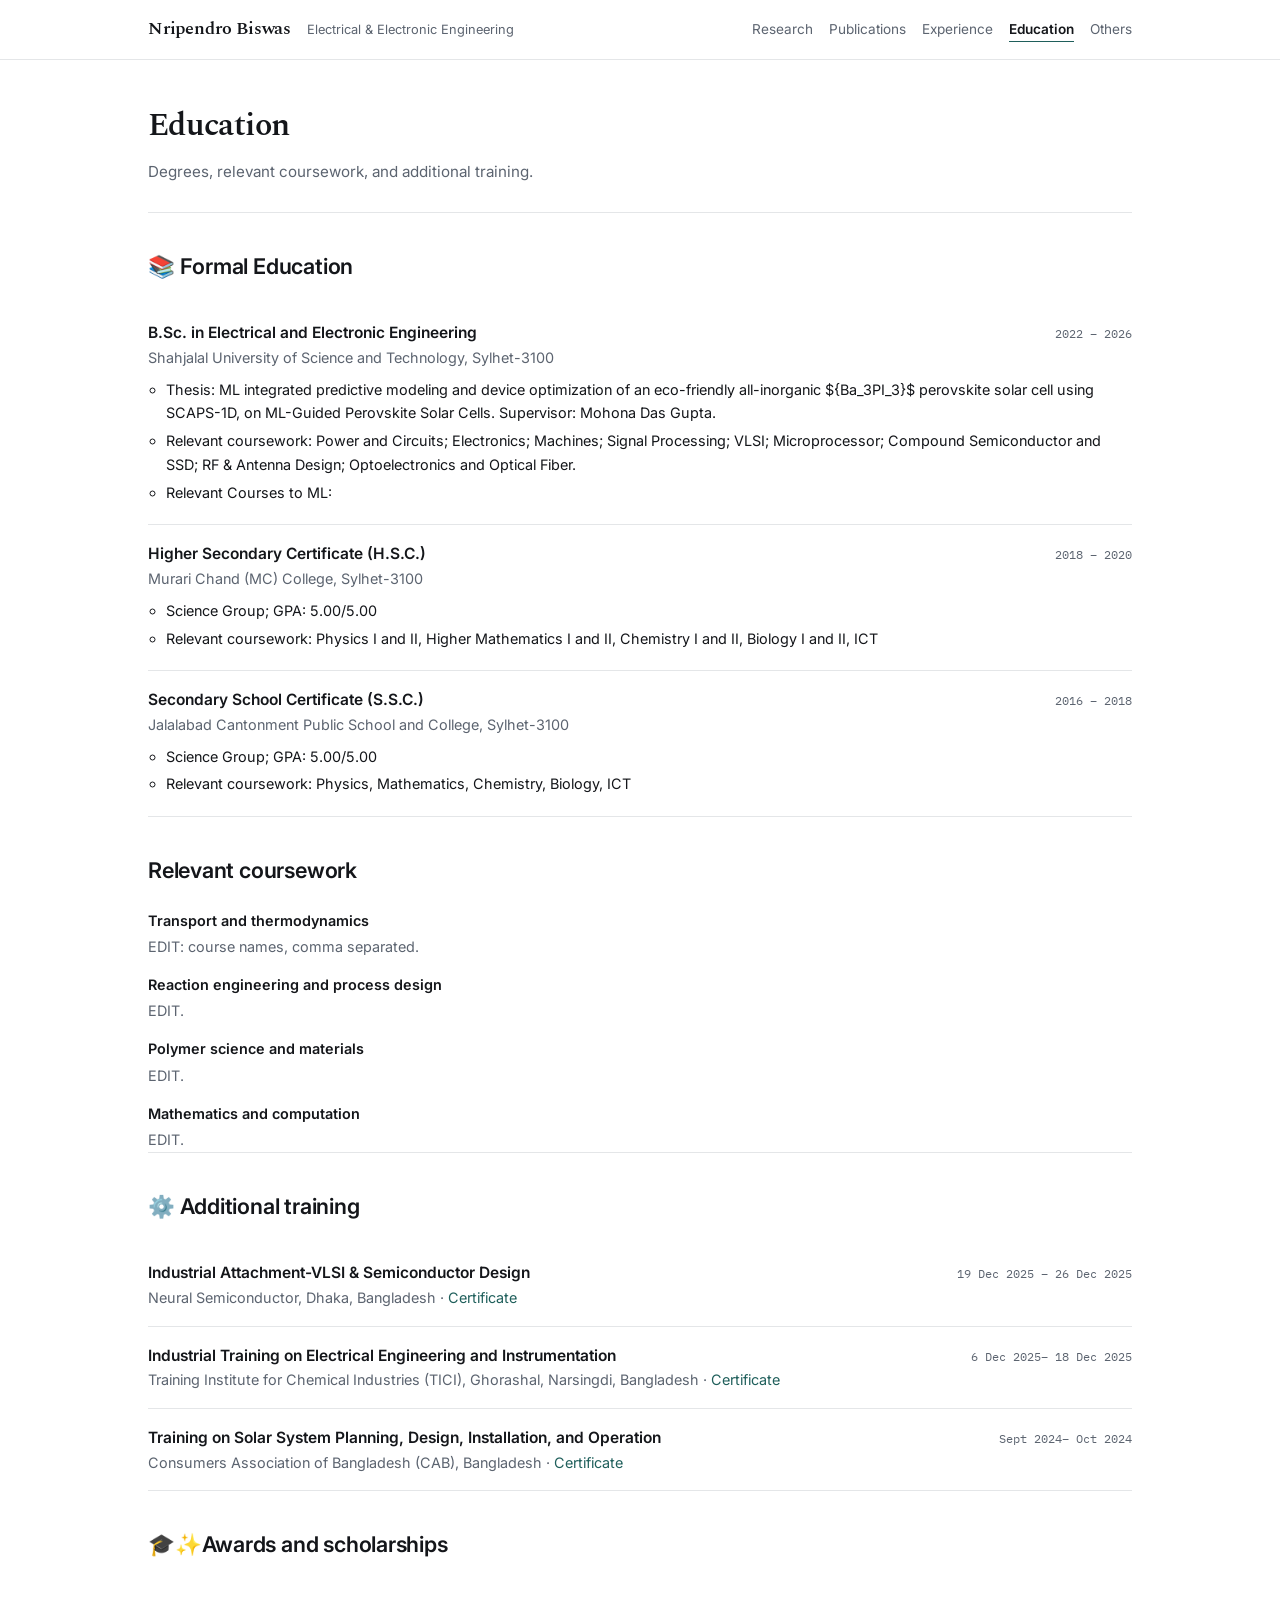
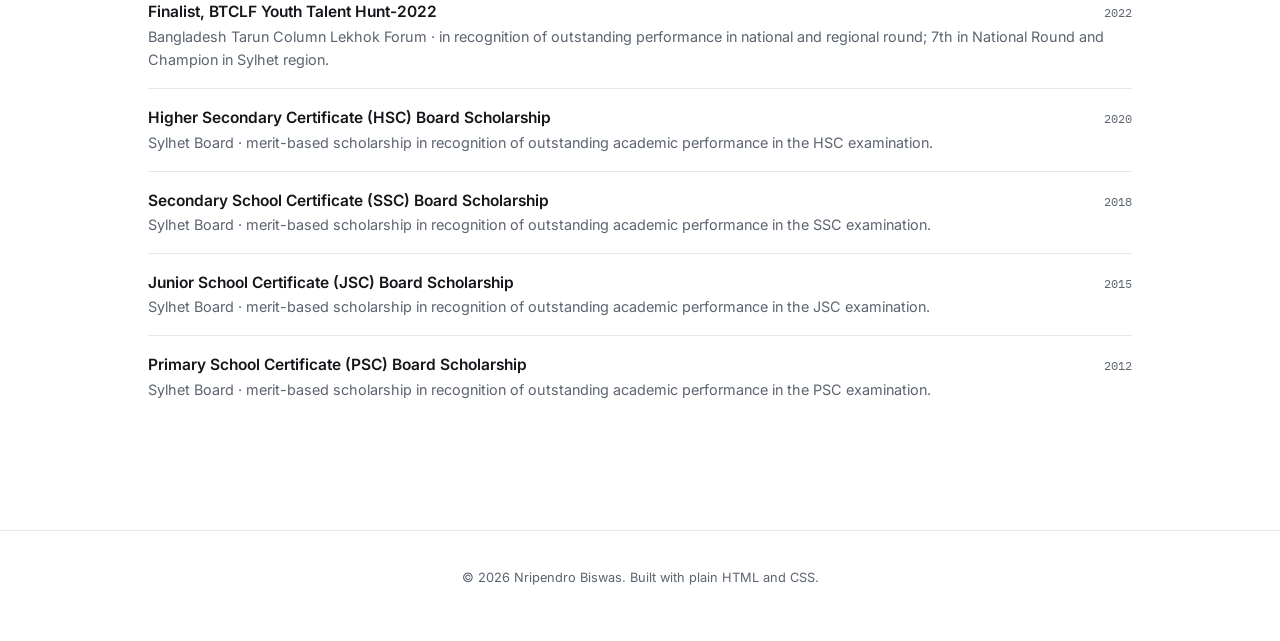
==== commit 6a2519d5: "Update education.html" ====
--- a/education.html
+++ b/education.html
@@ -55,7 +55,9 @@
                       Supervisor: Mohona Das Gupta.</li>
           <!-- <li>Grade: .</li> -->
           <li> Relevant coursework: Power and Circuits; Electronics; Machines; Signal Processing; VLSI; Microprocessor; 
-                                    Compound Semiconductor and SSD; RF & Antenna Design; Optoelectronics and Optical Fiber
+                                    Compound Semiconductor and SSD; RF & Antenna Design; Optoelectronics and Optical Fiber.
+              <li>Relevant Courses to ML:</li>
+          </li>
         </ul>
       </li>
 
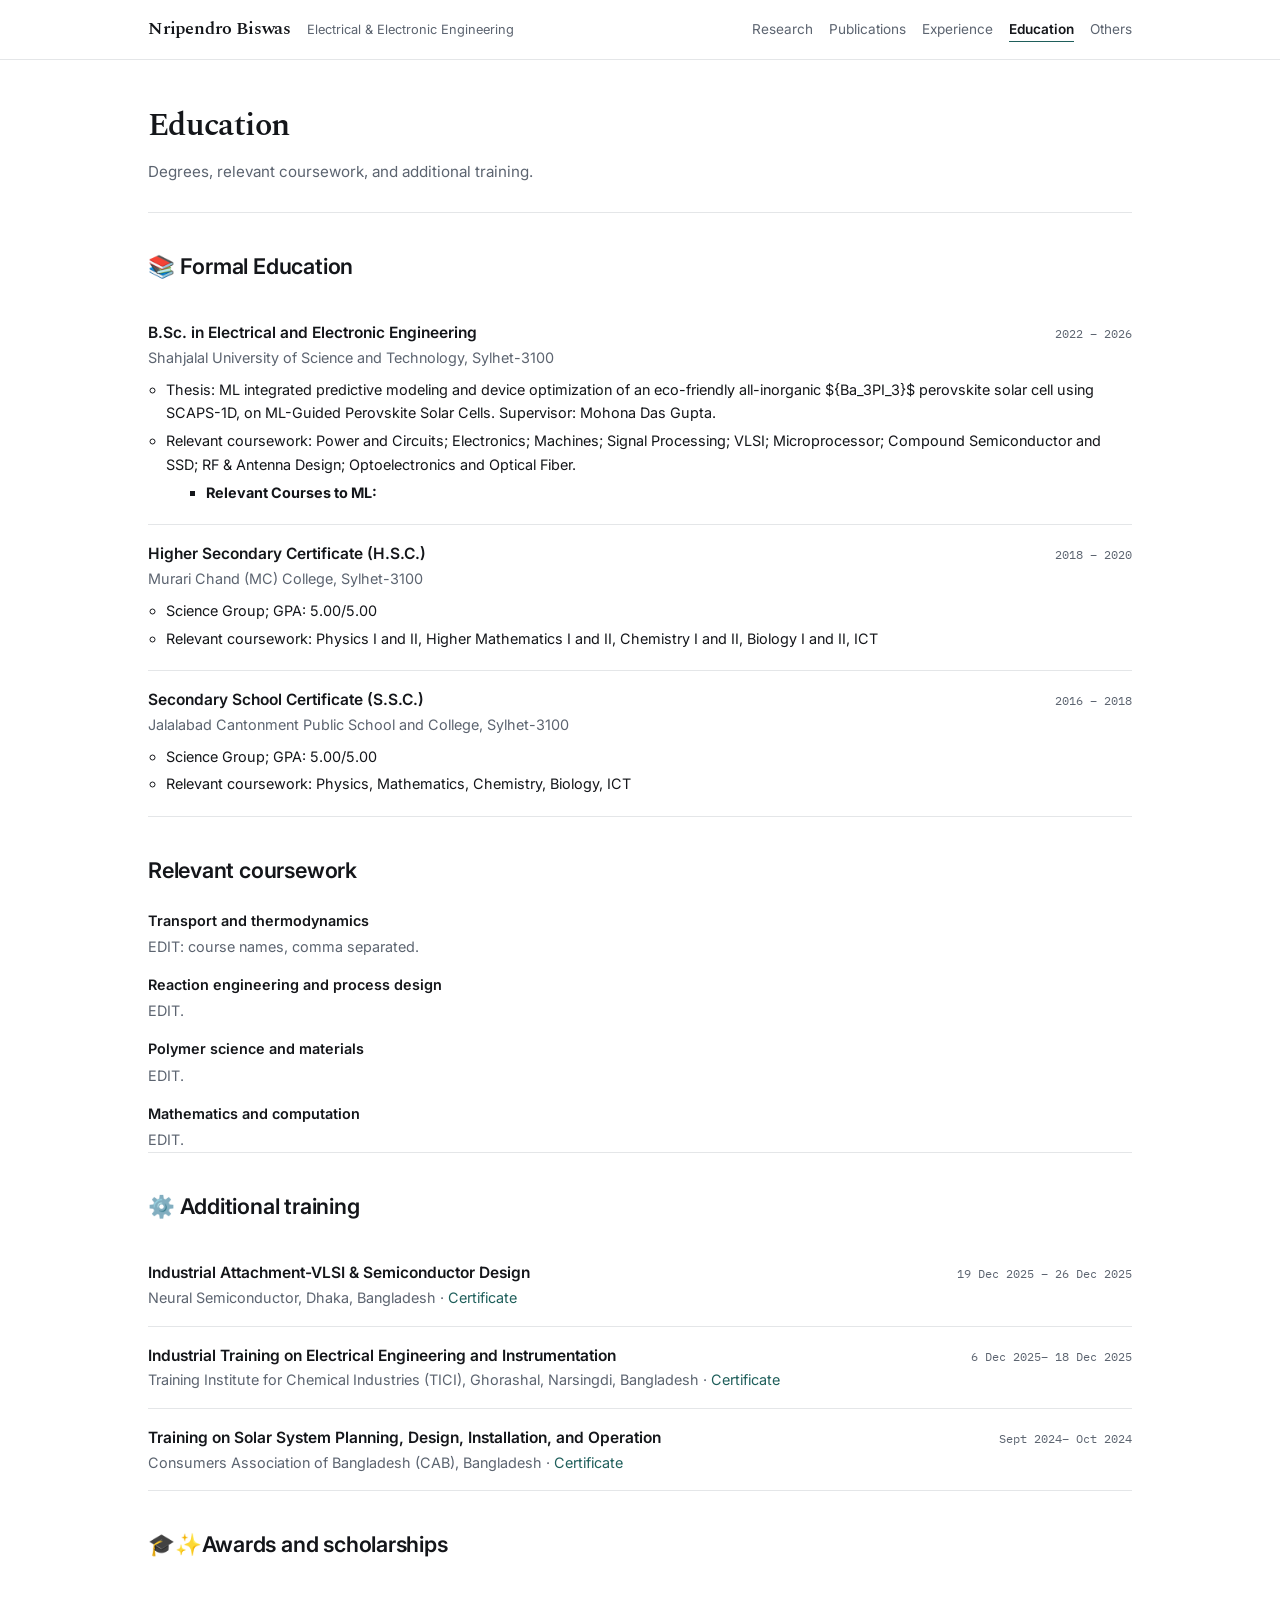
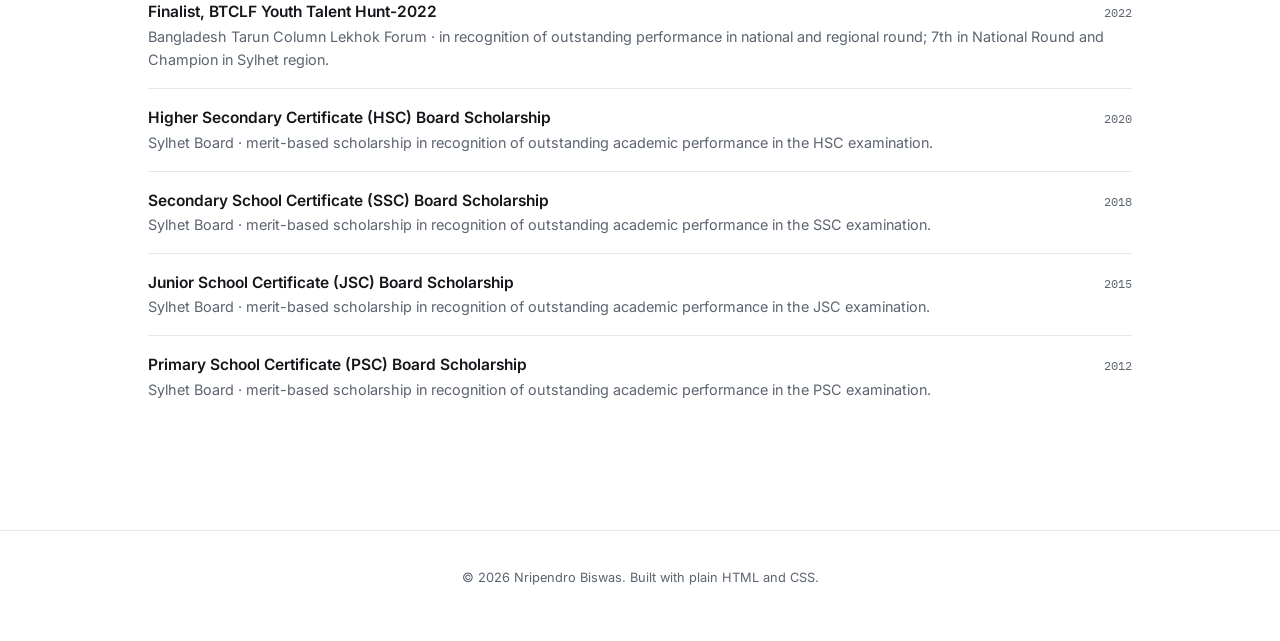
==== commit 61473d31: "Update education.html" ====
--- a/education.html
+++ b/education.html
@@ -56,7 +56,10 @@
           <!-- <li>Grade: .</li> -->
           <li> Relevant coursework: Power and Circuits; Electronics; Machines; Signal Processing; VLSI; Microprocessor; 
                                     Compound Semiconductor and SSD; RF & Antenna Design; Optoelectronics and Optical Fiber.
-              <li>Relevant Courses to ML:</li>
+              <ul style="margin-top: 0.25rem;">
+                <li><b>Relevant Courses to ML:</b> 
+                </li>
+              </ul>
           </li>
         </ul>
       </li>
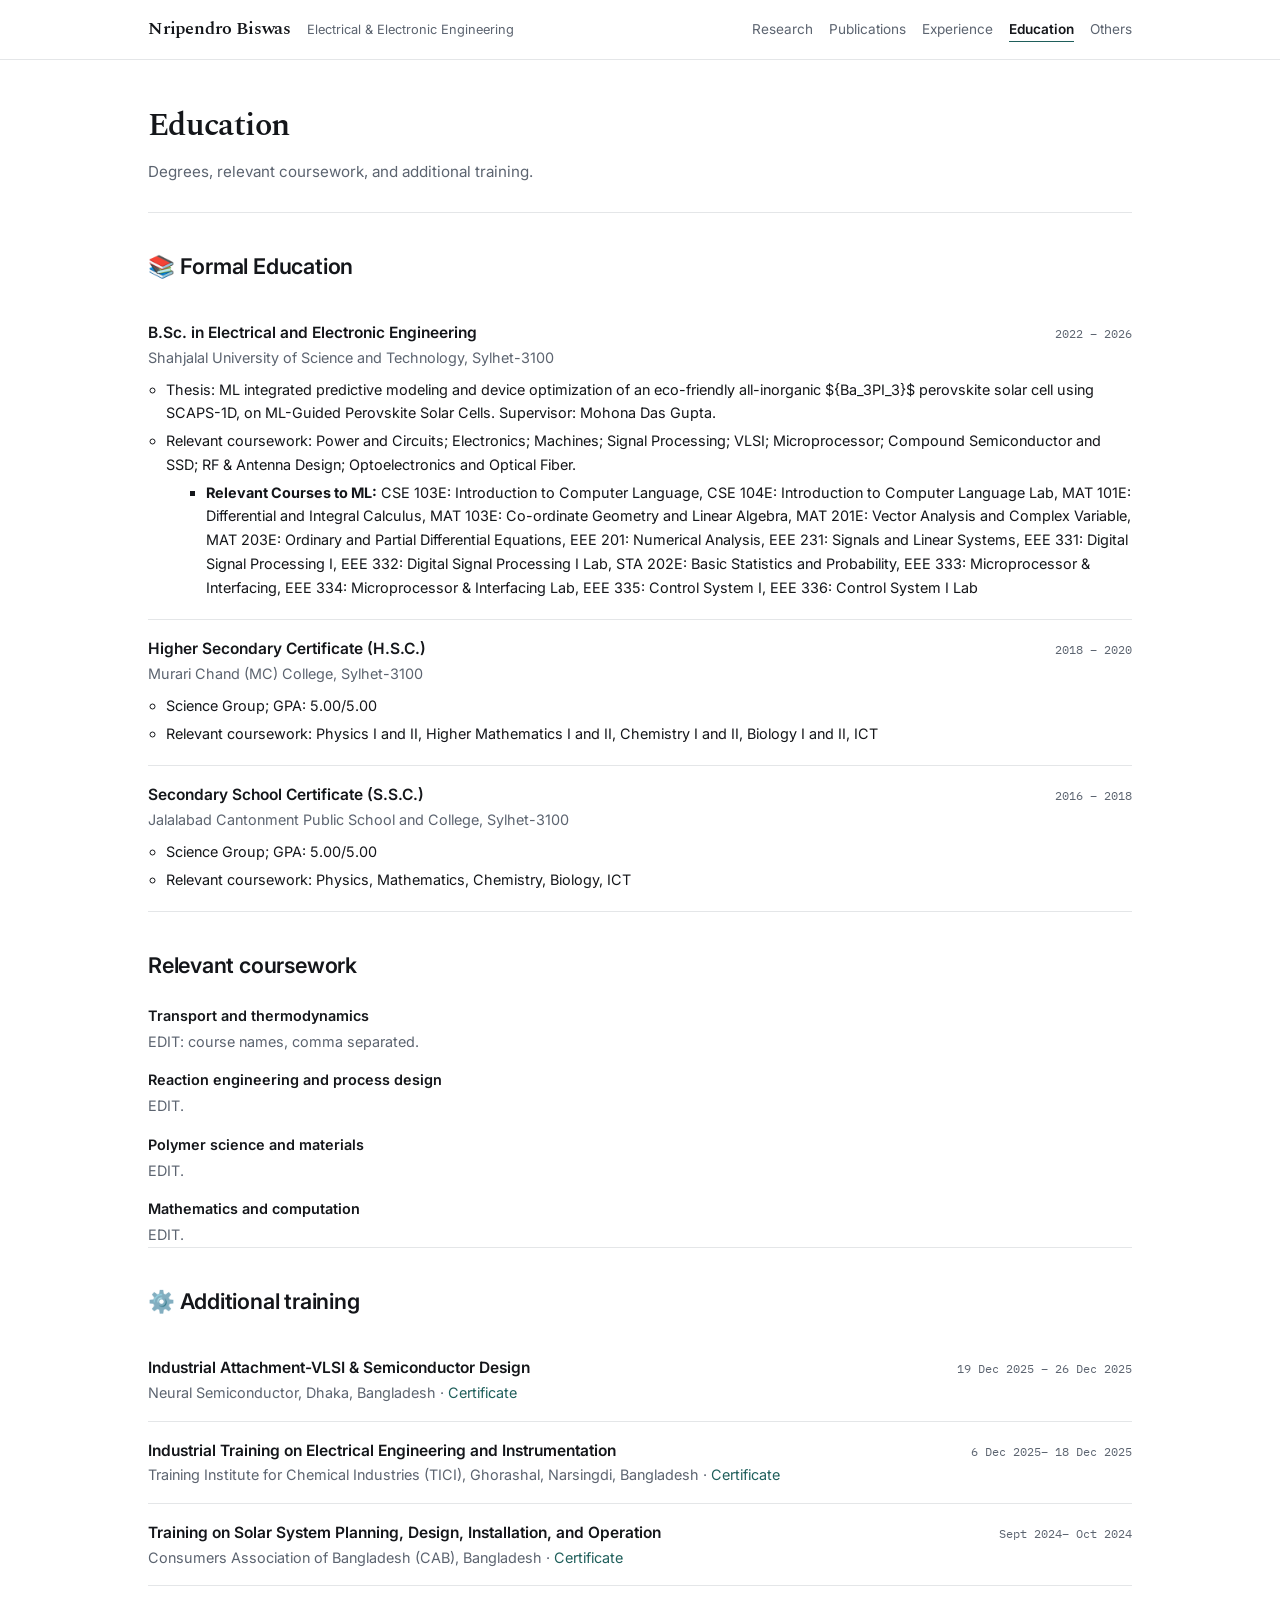
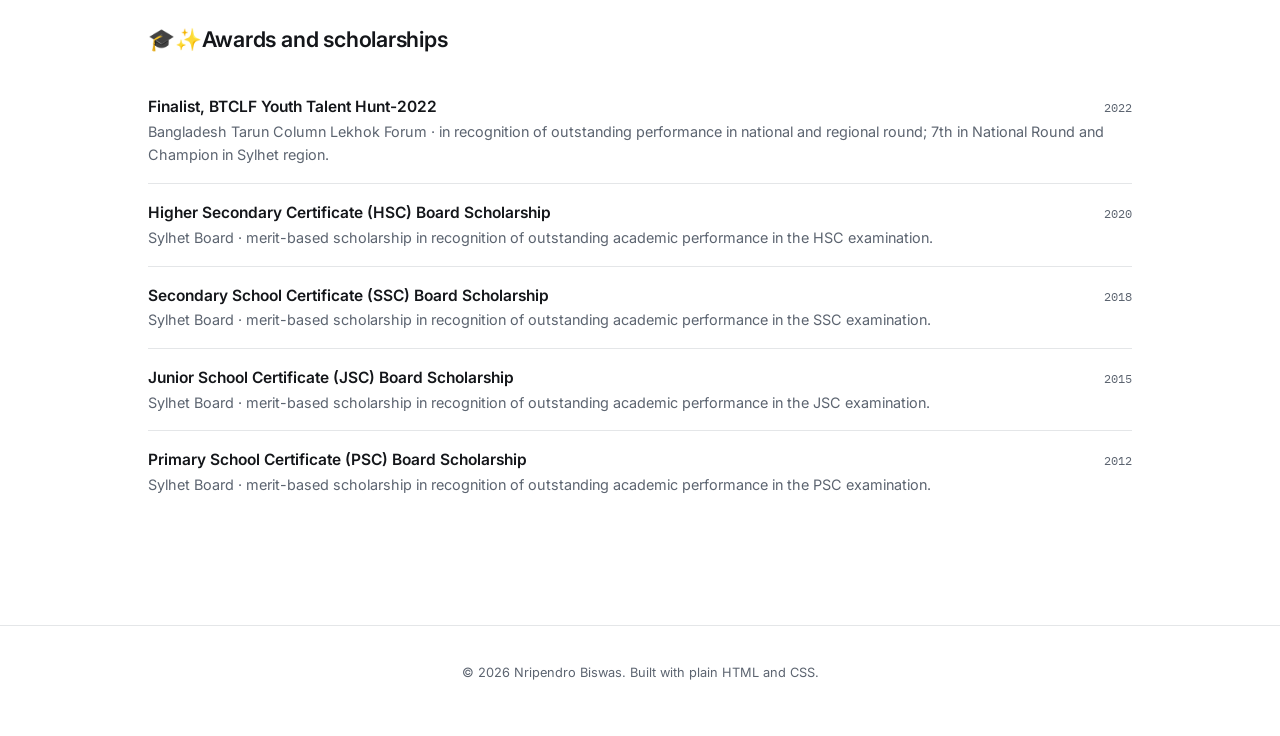
==== commit 0be27ab0: "Update education.html" ====
--- a/education.html
+++ b/education.html
@@ -57,7 +57,21 @@
           <li> Relevant coursework: Power and Circuits; Electronics; Machines; Signal Processing; VLSI; Microprocessor; 
                                     Compound Semiconductor and SSD; RF & Antenna Design; Optoelectronics and Optical Fiber.
               <ul style="margin-top: 0.25rem;">
-                <li><b>Relevant Courses to ML:</b> 
+                <li><b>Relevant Courses to ML:</b> CSE 103E: Introduction to Computer Language, 
+                                                   CSE 104E: Introduction to Computer Language Lab,
+                                                   MAT 101E: Differential and Integral Calculus,
+                                                   MAT 103E: Co-ordinate Geometry and Linear Algebra,
+                                                   MAT 201E: Vector Analysis and Complex Variable,
+                                                   MAT 203E: Ordinary and Partial Differential Equations,
+                                                   EEE 201: Numerical Analysis, 
+                                                   EEE 231: Signals and Linear Systems,
+                                                   EEE 331: Digital Signal Processing I,
+                                                   EEE 332: Digital Signal Processing I Lab,
+                                                   STA 202E: Basic Statistics and Probability,
+                                                   EEE 333: Microprocessor & Interfacing, 
+                                                   EEE 334: Microprocessor & Interfacing Lab, 
+                                                   EEE 335: Control System I,
+                                                   EEE 336: Control System I Lab
                 </li>
               </ul>
           </li>
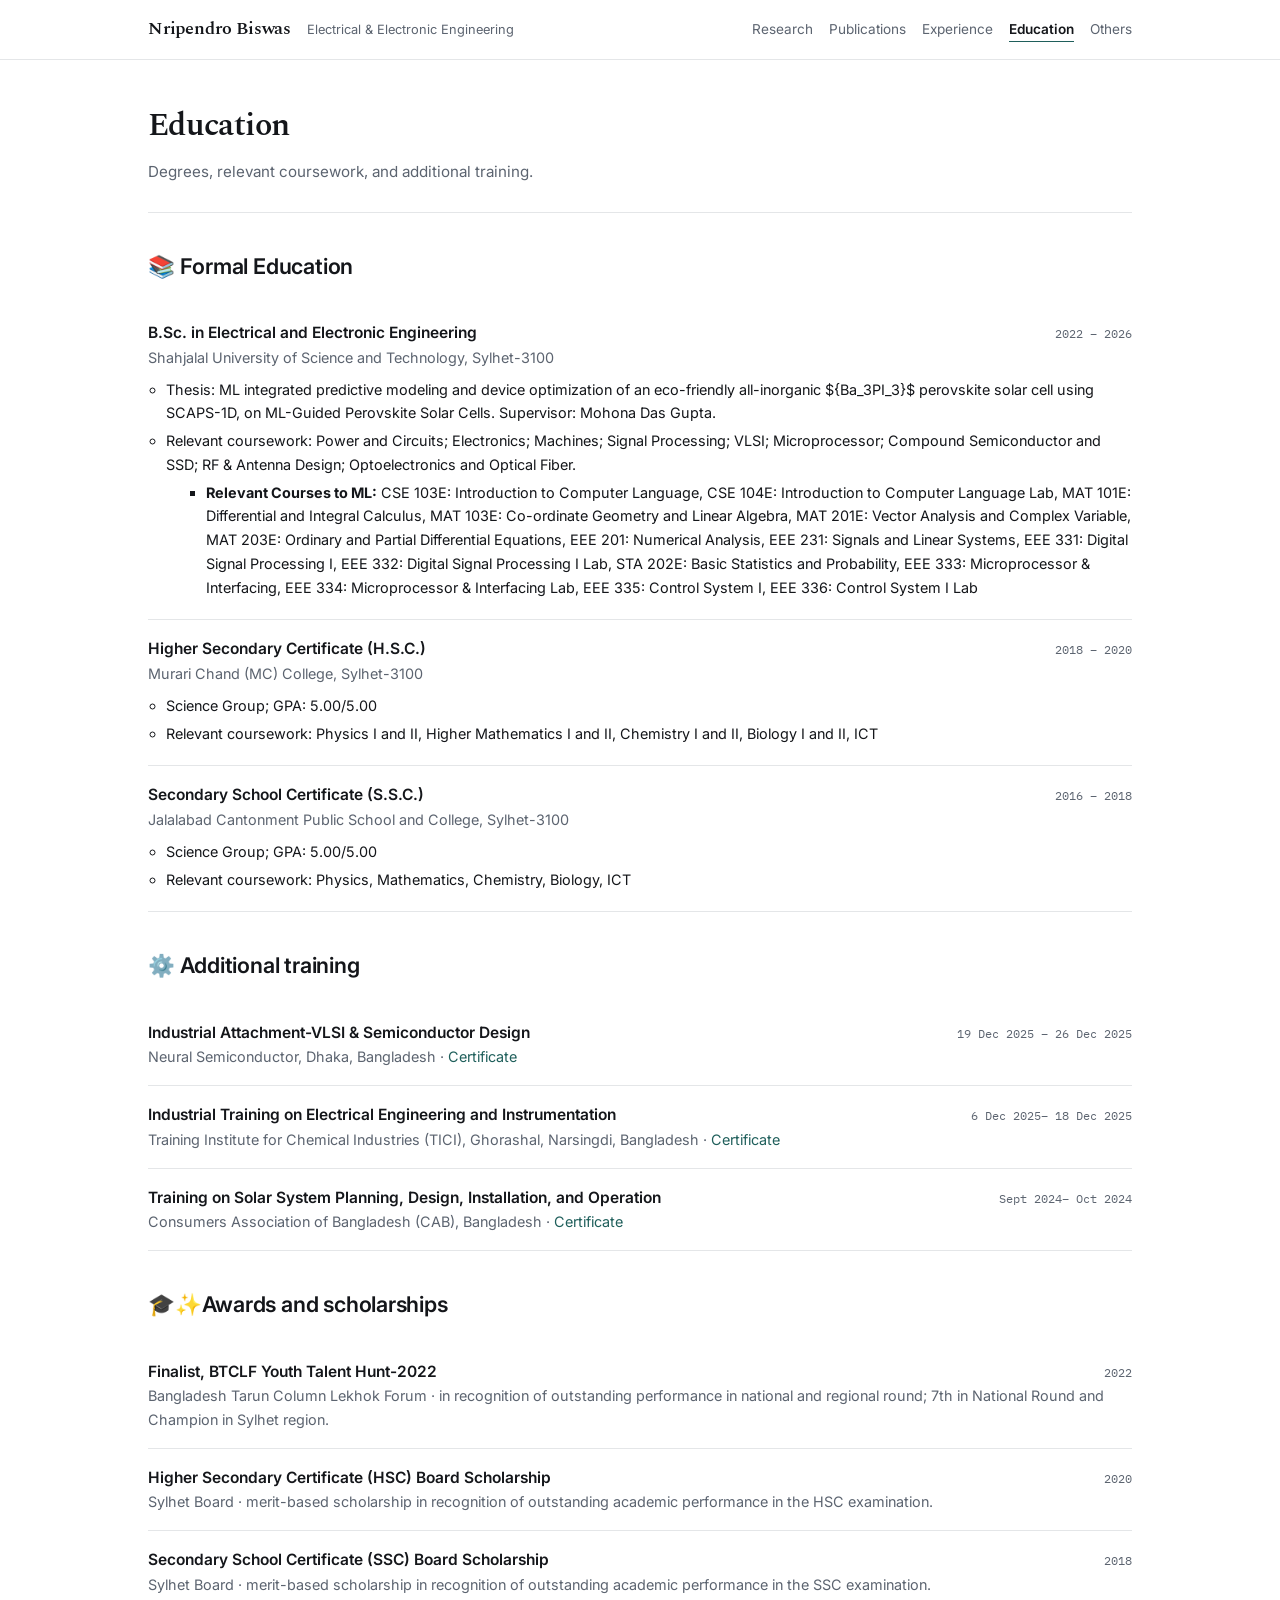
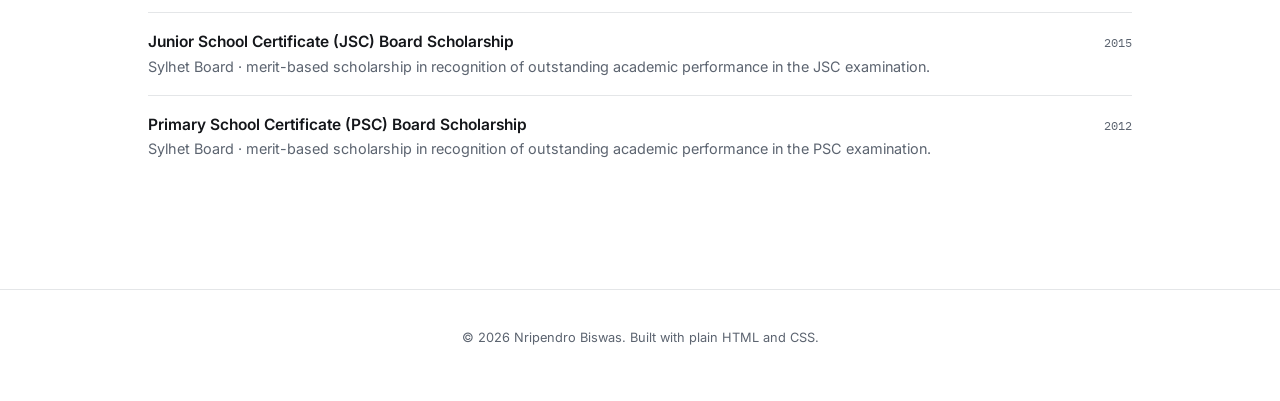
==== commit 8cca2439: "Update education.html" ====
--- a/education.html
+++ b/education.html
@@ -108,7 +108,7 @@
        RELEVANT COURSEWORK
        Group by theme rather than listing every course.
        ================================================================== -->
-  <section class="section" id="coursework">
+  <!-- <section class="section" id="coursework">
     <h2>Relevant coursework</h2>
 
     <dl class="skills">
@@ -124,7 +124,7 @@
       <dt>Mathematics and computation</dt>
       <dd>EDIT.</dd>
     </dl>
-  </section>
+  </section> -->
 
   <!-- ==================================================================
        ADDITIONAL TRAINING
